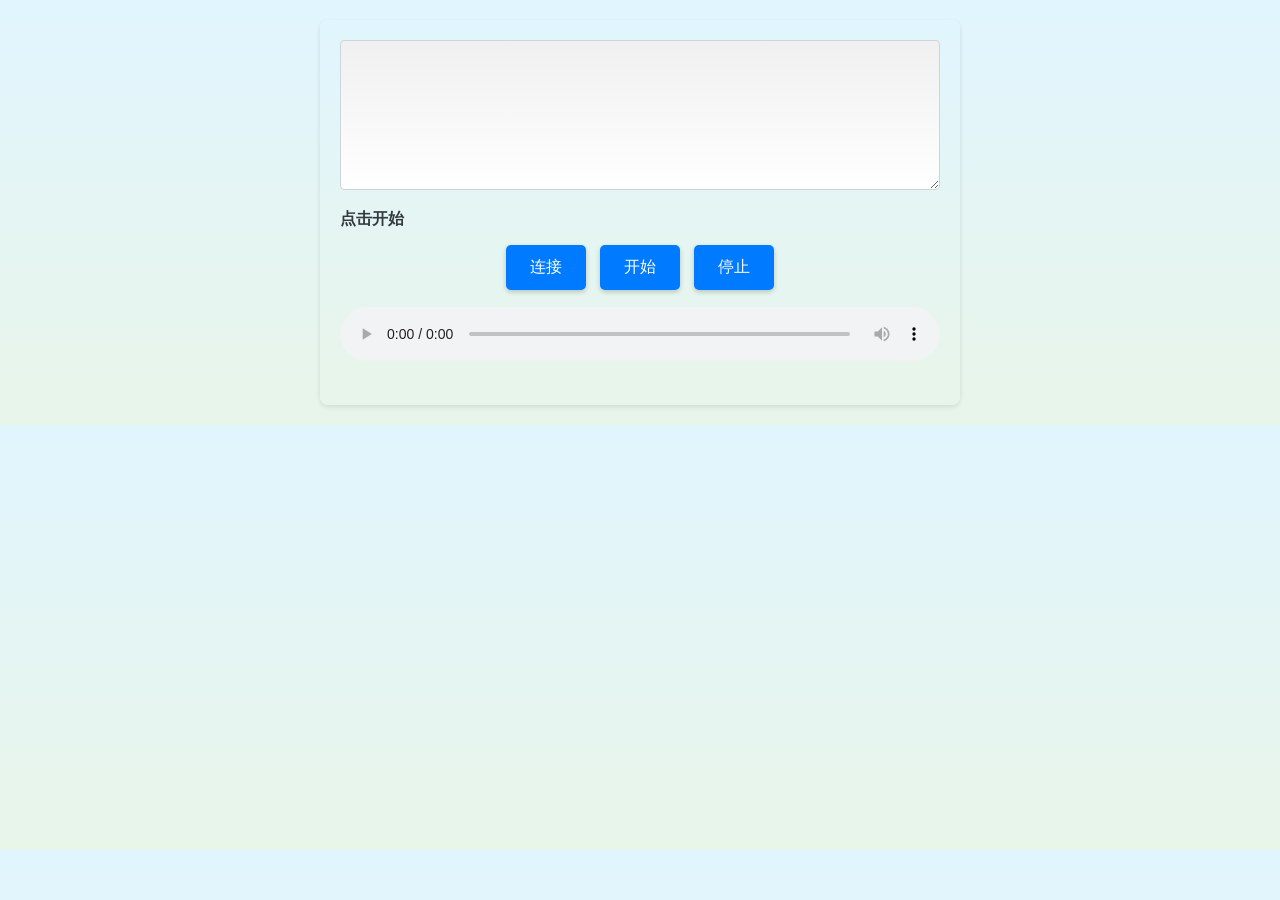
==== asr/index.html @ a72571eb "first commit" ====
<!DOCTYPE html>
<html>
<head>
    <meta charset="utf-8" />
    <meta name="viewport" content="width=device-width,initial-scale=1" />
    <title>语音识别</title>
    <link rel="stylesheet" href="../style.css">
    <style>
        body {
            margin-left: 0;
            padding: 20px;
            background-image: linear-gradient(to bottom, #e1f5fe, #e8f5e9);
        }

        .div_class_topArea {
            max-width: 600px;
            margin: 0 auto;
            /* 使用线性渐变作为背景 */
            background-image: linear-gradient(to bottom, #e1f5fe, #e8f5e9);
            padding: 20px;
            border-radius: 8px;
            box-shadow: 0 2px 5px rgba(0, 0, 0, 0.1);
        }

        .div_class_recordControl {
            margin-bottom: 20px;
        }

        #wssip {
            margin-bottom: 10px;
        }

        #info_wslink {
            color: #007bff;
            text-decoration: none;
            cursor: pointer;
        }

        #info_wslink:hover {
            text-decoration: underline;
        }

        .recoder_mode_div,
        #mic_mode_div,
        #rec_mode_div,
        #use_itn_div {
            border: 1px solid #ccc;
            padding: 10px;
            margin-bottom: 10px;
            border-radius: 5px;
        }

        textarea#varHot {
            height: 80px;
            resize: vertical;
        }

        textarea#varArea {
            height: 150px;
            resize: vertical;
            /* 这里设置了一个从浅灰色到白色的线性渐变，方向是从上到下 */
            background-image: linear-gradient(to bottom, #f0f0f0, #ffffff); 
        }

        #info_div {
            margin-bottom: 10px;
            font-weight: bold;
        }

        .div_class_buttons {
            text-align: center;
        }

        .div_class_buttons button {
            margin: 5px;
        }

        audio#audio_record {
            margin-top: 12px;
            width: 100%;
        }

        /* 新增的样式 */
        .radio-group {
            display: flex;
            align-items: center;
        }

        .radio-group label {
            margin-right: 15px;
        }

        .radio-group input[type="radio"] {
            margin-right: 5px;
        }
        
    </style>
</head>
<body>

<div class="div_class_topArea">
    <div class="div_class_recordControl">
        <!-- <h3>ASR配置</h3> -->
        <!-- <p>ASR服务器地址 (必填):</p> -->
        <input id="wssip" type="text" onchange="addresschange()" value="wss://www.funasr.com:10096/" style="display: none;" >
        <a id="wsslink" href="#" style="display: none;" onclick="window.open('https://127.0.0.1:10095/', '_blank')"><div id="info_wslink">点击此处手动授权 wss://127.0.0.1:10095/</div></a>

        <div class="recoder_mode_div" style="display: none;">
            <!-- <p>选择录音模式:</p> -->
            <div class="radio-group" >
                <label><input name="recoder_mode" onclick="on_recoder_mode_change()" type="radio" value="mic" checked/>麦克风</label>
                <label><input name="recoder_mode" onclick="on_recoder_mode_change()" type="radio" value="file" />文件</label>
            </div>
        </div>

        <div id="mic_mode_div" style="display: none;">
            <p>选择ASR模型模式:</p>
            <div class="radio-group">
                <label><input name="asr_mode" type="radio" value="2pass" checked/>2pass</label>
                <label><input name="asr_mode" type="radio" value="online" />Online</label>
                <label><input name="asr_mode" type="radio" value="offline" />Offline</label>
            </div>
        </div>

        <div id="rec_mode_div" style="display:none;">
            <input type="file" id="upfile">
        </div>

        <div id="use_itn_div" style="display: none;">
            <p>反向文本归一化 (ITN):</p>
            <div class="radio-group">
                <label><input name="use_itn" type="radio" value="false" checked/>否</label>
                <label><input name="use_itn" type="radio" value="true" />是</label>
            </div>
        </div>

        <div style="display: none;">
            <p>热词 (每行一个关键词，空格分隔权重，例如 "阿里巴巴 20"):</p>
            <textarea id="varHot" rows="3">阿里巴巴 20
hello world 40</textarea>
        </div>

        <!-- <p>语音识别结果:</p> -->
        <textarea id="varArea" readonly></textarea>

        <div id="info_div">点击开始</div>

        <div class="div_class_buttons">
            <button id="btnConnect">连接</button>
            <button id="btnStart">开始</button>
            <button id="btnStop">停止</button>
        </div>

        <audio id="audio_record" type="audio/wav" controls></audio>
    </div>
</div>

<script src="recorder-core.js" charset="UTF-8"></script>
<script src="wav.js" charset="UTF-8"></script>
<script src="pcm.js" charset="UTF-8"></script>
<script src="wsconnecter.js" charset="utf-8"></script>
<script src="main.js" charset="utf-8"></script>
</body>
</html>
---- style.css ----
/* 通用样式 */
body {
    font-family: 'Segoe UI', Tahoma, Geneva, Verdana, sans-serif;
    margin: 0;
    padding: 20px;
    background-color: #f8f9fa;
    color: #343a40;
}

h1, h2, h3 {
    color: #007bff;
    margin-bottom: 20px;
}

p {
    line-height: 1.6;
}

button {
    background-color: #007bff;
    color: white;
    padding: 12px 24px;
    border: none;
    border-radius: 5px;
    cursor: pointer;
    transition: background-color 0.3s ease;
    font-size: 16px;
    box-shadow: 0 2px 5px rgba(0, 0, 0, 0.2);
}

button:hover {
    background-color: #0056b3;
}

button:disabled {
    background-color: #ccc;
    cursor: not-allowed;
    box-shadow: none;
}

input[type="text"],
textarea,
input[type="file"] {
    padding: 10px;
    border: 1px solid #ced4da;
    border-radius: 4px;
    font-size: 16px;
    width: 100%;
    box-sizing: border-box;
    margin-bottom: 15px;
}

label {
    margin-right: 15px;
    font-weight: bold;
}

.container {
    max-width: 960px;
    margin: 0 auto;
    padding: 20px;
}

.form-group {
    margin-bottom: 20px;
}

/* Flexbox 布局示例 */
.flex-row {
    display: flex;
    flex-direction: row;
    align-items: center;
}

.flex-column {
    display: flex;
    flex-direction: column;
}

/* 其他辅助类 */
.mb-3 {
    margin-bottom: 15px;
}

/* 颜色方案 */
.primary {
    color: #007bff;
}

/*阴影效果*/
.shadow {
    box-shadow: 0 2px 5px rgba(0, 0, 0, 0.1);
}

/*过渡效果*/
.transition {
    transition: all 0.3s ease;
}

/*圆角*/
.rounded {
    border-radius: 5px;
}
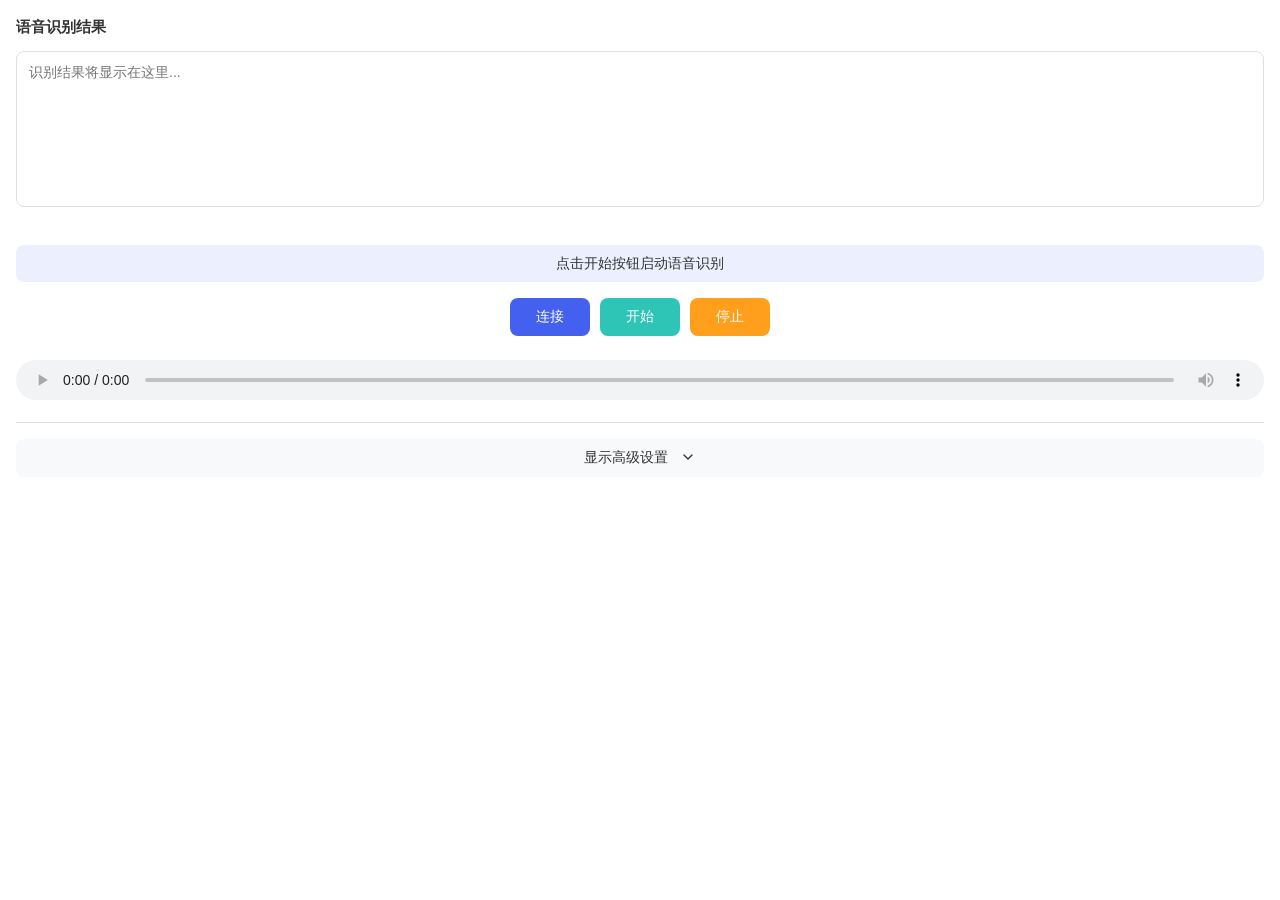
==== commit 704edab3: "重构 UI 愚人数字人 realszr2.0" ====
--- a/asr/index.html
+++ b/asr/index.html
@@ -4,155 +4,386 @@
     <meta charset="utf-8" />
     <meta name="viewport" content="width=device-width,initial-scale=1" />
     <title>语音识别</title>
-    <link rel="stylesheet" href="../style.css">
     <style>
+        :root {
+            --primary-color: #4361ee;
+            --primary-hover: #3a56d4;
+            --secondary-color: #f72585;
+            --text-primary: #333;
+            --text-secondary: #666;
+            --background-light: #ffffff;
+            --background-dark: #f8f9fa;
+            --border-color: #e0e0e0;
+            --success-color: #2ec4b6;
+            --warning-color: #ff9f1c;
+            --box-shadow: 0 4px 12px rgba(0, 0, 0, 0.08);
+            --border-radius: 12px;
+            --transition: all 0.3s ease;
+        }
+
         body {
-            margin-left: 0;
-            padding: 20px;
-            background-image: linear-gradient(to bottom, #e1f5fe, #e8f5e9);
-        }
-
-        .div_class_topArea {
-            max-width: 600px;
-            margin: 0 auto;
-            /* 使用线性渐变作为背景 */
-            background-image: linear-gradient(to bottom, #e1f5fe, #e8f5e9);
-            padding: 20px;
-            border-radius: 8px;
-            box-shadow: 0 2px 5px rgba(0, 0, 0, 0.1);
-        }
-
-        .div_class_recordControl {
-            margin-bottom: 20px;
-        }
-
-        #wssip {
-            margin-bottom: 10px;
-        }
-
-        #info_wslink {
-            color: #007bff;
-            text-decoration: none;
+            font-family: 'Inter', -apple-system, BlinkMacSystemFont, 'Segoe UI', Roboto, Oxygen, Ubuntu, Cantarell, sans-serif;
+            margin: 0;
+            padding: 16px;
+            background: transparent;
+            color: var(--text-primary);
+            font-size: 14px;
+            line-height: 1.5;
+        }
+
+        .asr-container {
+            width: 100%;
+            border-radius: var(--border-radius);
+            /*overflow: hidden;*/
+        }
+
+        .control-section {
+            margin-bottom: 16px;
+            margin-right: 26px;
+        }
+
+        .hidden {
+            display: none;
+        }
+
+        /* 输入框样式 */
+        input[type="text"] {
+            width: 100%;
+            padding: 10px;
+            border: 1px solid var(--border-color);
+            border-radius: 8px;
+            box-sizing: border-box;
+            font-size: 14px;
+            transition: var(--transition);
+        }
+
+        input[type="text"]:focus {
+            outline: none;
+            border-color: var(--primary-color);
+            box-shadow: 0 0 0 3px rgba(67, 97, 238, 0.15);
+        }
+
+        /* 结果显示区域样式 */
+        #varArea {
+            width: 100%;
+            height: 130px;
+            padding: 12px;
+            margin-bottom: 16px;
+            border: 1px solid var(--border-color);
+            border-radius: 8px;
+            resize: none;
+            font-family: inherit;
+            font-size: 14px;
+            background-color: var(--background-light);
+            transition: var(--transition);
+        }
+
+        #varArea:focus {
+            outline: none;
+            border-color: var(--primary-color);
+            box-shadow: 0 0 0 3px rgba(67, 97, 238, 0.15);
+        }
+
+        /* 状态提示 */
+        #info_div {
+            margin-bottom: 16px;
+            font-weight: 500;
+            color: var(--text-primary);
+            text-align: center;
+            padding: 8px;
+            border-radius: 8px;
+            background-color: rgba(67, 97, 238, 0.1);
+        }
+
+        /* 按钮区域 */
+        .button-group {
+            display: flex;
+            justify-content: center;
+            gap: 10px;
+            margin-bottom: 16px;
+        }
+
+        button {
+            padding: 10px 16px;
+            background-color: var(--primary-color);
+            color: white;
+            border: none;
+            border-radius: 8px;
             cursor: pointer;
-        }
-
-        #info_wslink:hover {
-            text-decoration: underline;
-        }
-
-        .recoder_mode_div,
-        #mic_mode_div,
-        #rec_mode_div,
-        #use_itn_div {
-            border: 1px solid #ccc;
-            padding: 10px;
-            margin-bottom: 10px;
-            border-radius: 5px;
-        }
-
-        textarea#varHot {
-            height: 80px;
-            resize: vertical;
-        }
-
-        textarea#varArea {
-            height: 150px;
-            resize: vertical;
-            /* 这里设置了一个从浅灰色到白色的线性渐变，方向是从上到下 */
-            background-image: linear-gradient(to bottom, #f0f0f0, #ffffff); 
-        }
-
-        #info_div {
-            margin-bottom: 10px;
-            font-weight: bold;
-        }
-
-        .div_class_buttons {
-            text-align: center;
-        }
-
-        .div_class_buttons button {
-            margin: 5px;
-        }
-
-        audio#audio_record {
-            margin-top: 12px;
-            width: 100%;
-        }
-
-        /* 新增的样式 */
+            font-size: 14px;
+            font-weight: 500;
+            transition: var(--transition);
+            min-width: 80px;
+        }
+
+        button:hover {
+            background-color: var(--primary-hover);
+            transform: translateY(-1px);
+        }
+
+        button:active {
+            transform: translateY(0);
+        }
+
+        button:disabled {
+            background-color: #cccccc;
+            cursor: not-allowed;
+            transform: none;
+        }
+
+        #btnStart {
+            background-color: var(--success-color);
+        }
+
+        #btnStart:hover {
+            background-color: #25b0a3;
+        }
+
+        #btnStop {
+            background-color: var(--warning-color);
+        }
+
+        #btnStop:hover {
+            background-color: #f59000;
+        }
+
+        /* 音频播放器 */
+        audio {
+            width: 100%;
+            height: 40px;
+            border-radius: 8px;
+            margin-top: 8px;
+        }
+
+        /* 单选按钮组样式 */
         .radio-group {
             display: flex;
+            flex-wrap: wrap;
+            gap: 16px;
+            margin-bottom: 16px;
+        }
+
+        .radio-option {
+            display: flex;
             align-items: center;
-        }
-
-        .radio-group label {
-            margin-right: 15px;
-        }
-
-        .radio-group input[type="radio"] {
-            margin-right: 5px;
-        }
-        
+            cursor: pointer;
+        }
+
+        .radio-option input[type="radio"] {
+            appearance: none;
+            -webkit-appearance: none;
+            width: 18px;
+            height: 18px;
+            border: 2px solid var(--border-color);
+            border-radius: 50%;
+            margin-right: 8px;
+            display: grid;
+            place-content: center;
+            transition: var(--transition);
+        }
+
+        .radio-option input[type="radio"]::before {
+            content: "";
+            width: 10px;
+            height: 10px;
+            border-radius: 50%;
+            background-color: var(--primary-color);
+            transform: scale(0);
+            transition: var(--transition);
+        }
+
+        .radio-option input[type="radio"]:checked {
+            border-color: var(--primary-color);
+        }
+
+        .radio-option input[type="radio"]:checked::before {
+            transform: scale(1);
+        }
+
+        .radio-option label {
+            font-size: 14px;
+            color: var(--text-primary);
+            cursor: pointer;
+        }
+
+        /* 文件上传样式 */
+        .file-upload {
+            position: relative;
+            overflow: hidden;
+            display: inline-block;
+            width: 100%;
+        }
+
+        .file-upload-label {
+            display: block;
+            padding: 10px 16px;
+            background-color: var(--background-dark);
+            color: var(--text-primary);
+            border: 1px dashed var(--border-color);
+            border-radius: 8px;
+            cursor: pointer;
+            text-align: center;
+            transition: var(--transition);
+        }
+
+        .file-upload-label:hover {
+            background-color: #f0f0f0;
+        }
+
+        .file-upload input[type="file"] {
+            font-size: 100px;
+            opacity: 0;
+            position: absolute;
+            right: 0;
+            top: 0;
+            cursor: pointer;
+        }
+
+        /* 热词输入框 */
+        #varHot {
+            width: 100%;
+            height: 80px;
+            padding: 12px;
+            border: 1px solid var(--border-color);
+            border-radius: 8px;
+            resize: vertical;
+            font-family: inherit;
+            font-size: 14px;
+            transition: var(--transition);
+        }
+
+        #varHot:focus {
+            outline: none;
+            border-color: var(--primary-color);
+            box-shadow: 0 0 0 3px rgba(67, 97, 238, 0.15);
+        }
+
+        /* 分割线 */
+        .divider {
+            height: 1px;
+            background-color: var(--border-color);
+            margin: 16px 0;
+        }
+
+        /* 标题样式 */
+        h4 {
+            margin: 0 0 12px 0;
+            color: var(--text-primary);
+            font-weight: 600;
+            font-size: 15px;
+        }
     </style>
 </head>
 <body>
-
-<div class="div_class_topArea">
-    <div class="div_class_recordControl">
-        <!-- <h3>ASR配置</h3> -->
-        <!-- <p>ASR服务器地址 (必填):</p> -->
-        <input id="wssip" type="text" onchange="addresschange()" value="wss://www.funasr.com:10096/" style="display: none;" >
-        <a id="wsslink" href="#" style="display: none;" onclick="window.open('https://127.0.0.1:10095/', '_blank')"><div id="info_wslink">点击此处手动授权 wss://127.0.0.1:10095/</div></a>
-
-        <div class="recoder_mode_div" style="display: none;">
-            <!-- <p>选择录音模式:</p> -->
-            <div class="radio-group" >
-                <label><input name="recoder_mode" onclick="on_recoder_mode_change()" type="radio" value="mic" checked/>麦克风</label>
-                <label><input name="recoder_mode" onclick="on_recoder_mode_change()" type="radio" value="file" />文件</label>
+<div class="asr-container">
+    <!-- 隐藏的配置项 -->
+    <input id="wssip" type="text" onchange="addresschange()" value="wss://www.funasr.com:10096/" class="hidden">
+    <a id="wsslink" href="#" class="hidden" onclick="window.open('https://127.0.0.1:10095/', '_blank')">
+        <div id="info_wslink">点击此处手动授权 wss://127.0.0.1:10095/</div>
+    </a>
+
+    <div class="recoder_mode_div hidden">
+        <div class="radio-group">
+            <div class="radio-option">
+                <input name="recoder_mode" onclick="on_recoder_mode_change()" type="radio" value="mic" checked id="mic-radio">
+                <label for="mic-radio">麦克风</label>
+            </div>
+            <div class="radio-option">
+                <input name="recoder_mode" onclick="on_recoder_mode_change()" type="radio" value="file" id="file-radio">
+                <label for="file-radio">文件</label>
             </div>
         </div>
-
-        <div id="mic_mode_div" style="display: none;">
-            <p>选择ASR模型模式:</p>
+    </div>
+
+    <!-- 结果区域 -->
+    <div class="control-section">
+        <h4>语音识别结果</h4>
+        <textarea id="varArea" readonly placeholder="识别结果将显示在这里..."></textarea>
+    </div>
+
+    <!-- 状态提示 -->
+    <div id="info_div">点击开始按钮启动语音识别</div>
+
+    <!-- 按钮区域 -->
+    <div class="button-group">
+        <button id="btnConnect">连接</button>
+        <button id="btnStart">开始</button>
+        <button id="btnStop" disabled>停止</button>
+    </div>
+
+    <!-- 音频播放器 -->
+    <audio id="audio_record" type="audio/wav" controls></audio>
+
+    <!-- 高级设置区域 -->
+    <div class="divider"></div>
+
+    <div id="advanced-settings" class="hidden">
+        <!-- ASR模型选择 -->
+        <div id="mic_mode_div" class="control-section">
+            <h4>选择ASR模型模式</h4>
             <div class="radio-group">
-                <label><input name="asr_mode" type="radio" value="2pass" checked/>2pass</label>
-                <label><input name="asr_mode" type="radio" value="online" />Online</label>
-                <label><input name="asr_mode" type="radio" value="offline" />Offline</label>
+                <div class="radio-option">
+                    <input name="asr_mode" type="radio" value="2pass" id="2pass-radio" checked>
+                    <label for="2pass-radio">2pass</label>
+                </div>
+                <div class="radio-option">
+                    <input name="asr_mode" type="radio" value="online" id="online-radio">
+                    <label for="online-radio">Online</label>
+                </div>
+                <div class="radio-option">
+                    <input name="asr_mode" type="radio" value="offline" id="offline-radio">
+                    <label for="offline-radio">Offline</label>
+                </div>
             </div>
         </div>
 
-        <div id="rec_mode_div" style="display:none;">
-            <input type="file" id="upfile">
-        </div>
-
-        <div id="use_itn_div" style="display: none;">
-            <p>反向文本归一化 (ITN):</p>
-            <div class="radio-group">
-                <label><input name="use_itn" type="radio" value="false" checked/>否</label>
-                <label><input name="use_itn" type="radio" value="true" />是</label>
+        <!-- 文件上传 -->
+        <div id="rec_mode_div" class="control-section hidden">
+            <h4>选择音频文件</h4>
+            <div class="file-upload">
+                <label for="upfile" class="file-upload-label">
+                    <svg xmlns="http://www.w3.org/2000/svg" width="16" height="16" viewBox="0 0 24 24" fill="none" stroke="currentColor" stroke-width="2" stroke-linecap="round" stroke-linejoin="round" style="margin-right: 8px; vertical-align: text-bottom;">
+                        <path d="M21 15v4a2 2 0 0 1-2 2H5a2 2 0 0 1-2-2v-4"/>
+                        <polyline points="17 8 12 3 7 8"/>
+                        <line x1="12" y1="3" x2="12" y2="15"/>
+                    </svg>
+                    选择音频文件
+                </label>
+                <input type="file" id="upfile" accept="audio/*">
             </div>
         </div>
 
-        <div style="display: none;">
-            <p>热词 (每行一个关键词，空格分隔权重，例如 "阿里巴巴 20"):</p>
+        <!-- ITN选项 -->
+        <div id="use_itn_div" class="control-section">
+            <h4>反向文本归一化 (ITN)</h4>
+            <div class="radio-group">
+                <div class="radio-option">
+                    <input name="use_itn" type="radio" value="false" id="itn-false" checked>
+                    <label for="itn-false">否</label>
+                </div>
+                <div class="radio-option">
+                    <input name="use_itn" type="radio" value="true" id="itn-true">
+                    <label for="itn-true">是</label>
+                </div>
+            </div>
+        </div>
+
+        <!-- 热词 -->
+        <div class="control-section hidden">
+            <h4>热词设置</h4>
+            <p style="margin: 0 0 8px 0; color: var(--text-secondary); font-size: 13px;">每行一个关键词，空格分隔权重，例如 "阿里巴巴 20"</p>
             <textarea id="varHot" rows="3">阿里巴巴 20
 hello world 40</textarea>
         </div>
-
-        <!-- <p>语音识别结果:</p> -->
-        <textarea id="varArea" readonly></textarea>
-
-        <div id="info_div">点击开始</div>
-
-        <div class="div_class_buttons">
-            <button id="btnConnect">连接</button>
-            <button id="btnStart">开始</button>
-            <button id="btnStop">停止</button>
-        </div>
-
-        <audio id="audio_record" type="audio/wav" controls></audio>
     </div>
+
+    <!-- 显示/隐藏高级设置按钮 -->
+    <button id="toggle-advanced" style="width: 100%; background-color: var(--background-dark); color: var(--text-primary);">
+        显示高级设置
+        <svg xmlns="http://www.w3.org/2000/svg" width="16" height="16" viewBox="0 0 24 24" fill="none" stroke="currentColor" stroke-width="2" stroke-linecap="round" stroke-linejoin="round" style="margin-left: 8px; vertical-align: text-bottom;">
+            <polyline points="6 9 12 15 18 9"></polyline>
+        </svg>
+    </button>
 </div>
 
 <script src="recorder-core.js" charset="UTF-8"></script>
@@ -160,5 +391,47 @@
 <script src="pcm.js" charset="UTF-8"></script>
 <script src="wsconnecter.js" charset="utf-8"></script>
 <script src="main.js" charset="utf-8"></script>
+<script>
+    // 高级设置切换
+    document.getElementById('toggle-advanced').addEventListener('click', function() {
+        const advancedSettings = document.getElementById('advanced-settings');
+        const isHidden = advancedSettings.classList.contains('hidden');
+
+        if (isHidden) {
+            advancedSettings.classList.remove('hidden');
+            this.innerHTML = `
+                    隐藏高级设置
+                    <svg xmlns="http://www.w3.org/2000/svg" width="16" height="16" viewBox="0 0 24 24" fill="none" stroke="currentColor" stroke-width="2" stroke-linecap="round" stroke-linejoin="round" style="margin-left: 8px; vertical-align: text-bottom;">
+                        <polyline points="18 15 12 9 6 15"></polyline>
+                    </svg>
+                `;
+        } else {
+            advancedSettings.classList.add('hidden');
+            this.innerHTML = `
+                    显示高级设置
+                    <svg xmlns="http://www.w3.org/2000/svg" width="16" height="16" viewBox="0 0 24 24" fill="none" stroke="currentColor" stroke-width="2" stroke-linecap="round" stroke-linejoin="round" style="margin-left: 8px; vertical-align: text-bottom;">
+                        <polyline points="6 9 12 15 18 9"></polyline>
+                    </svg>
+                `;
+        }
+    });
+
+    // 初始化按钮状态
+    document.addEventListener('DOMContentLoaded', function() {
+        const btnStop = document.getElementById('btnStop');
+        btnStop.disabled = true;
+
+        // 针对按钮状态的事件监听
+        document.getElementById('btnStart').addEventListener('click', function() {
+            this.disabled = true;
+            btnStop.disabled = false;
+        });
+
+        document.getElementById('btnStop').addEventListener('click', function() {
+            this.disabled = true;
+            document.getElementById('btnStart').disabled = false;
+        });
+    });
+</script>
 </body>
 </html>
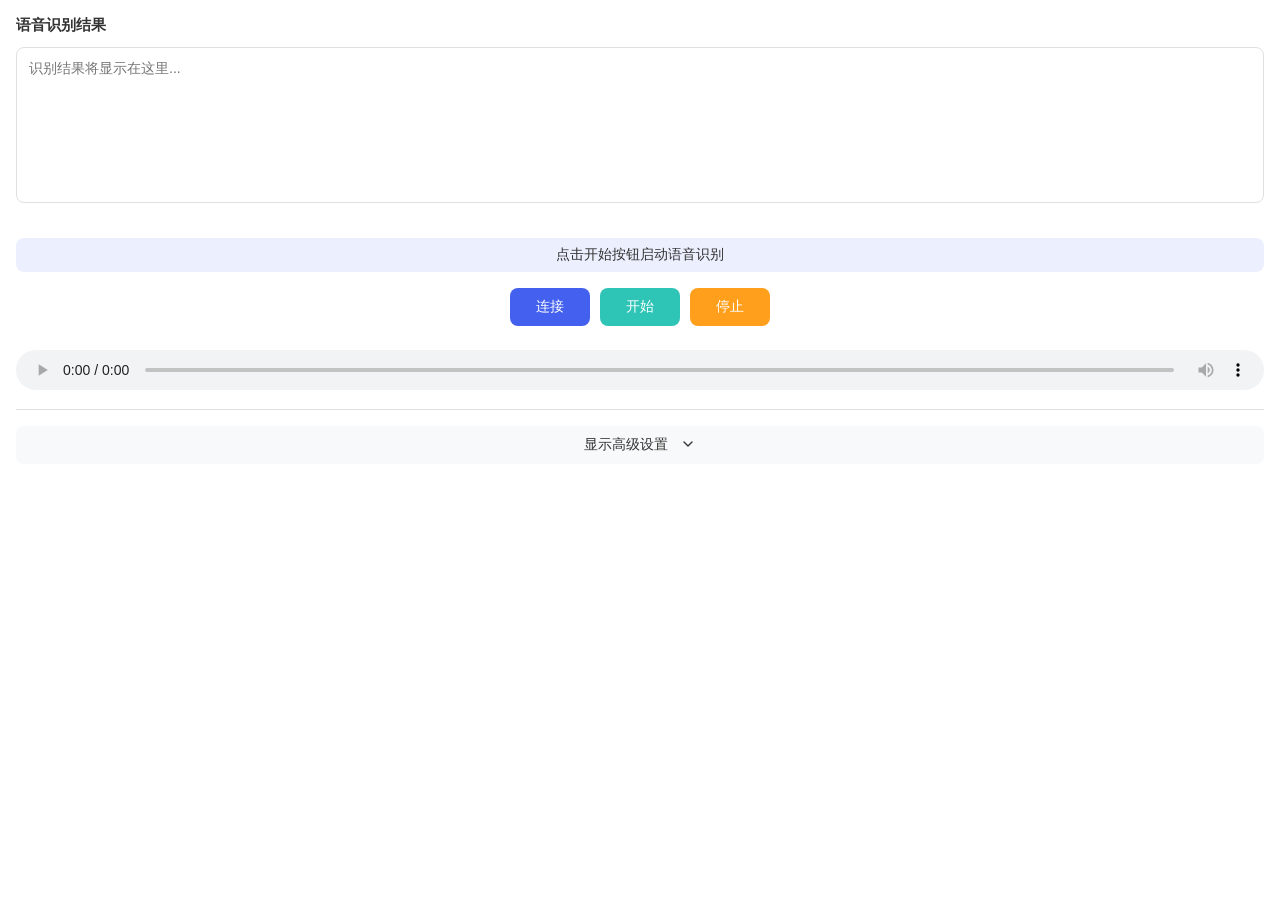
==== commit 5cf9921c: "重构 RGB 抠图方式为 HSV 抠图方式" ====
--- a/asr/index.html
+++ b/asr/index.html
@@ -28,7 +28,7 @@
             background: transparent;
             color: var(--text-primary);
             font-size: 14px;
-            line-height: 1.5;
+            /*line-height: 1.5;*/
         }
 
         .asr-container {
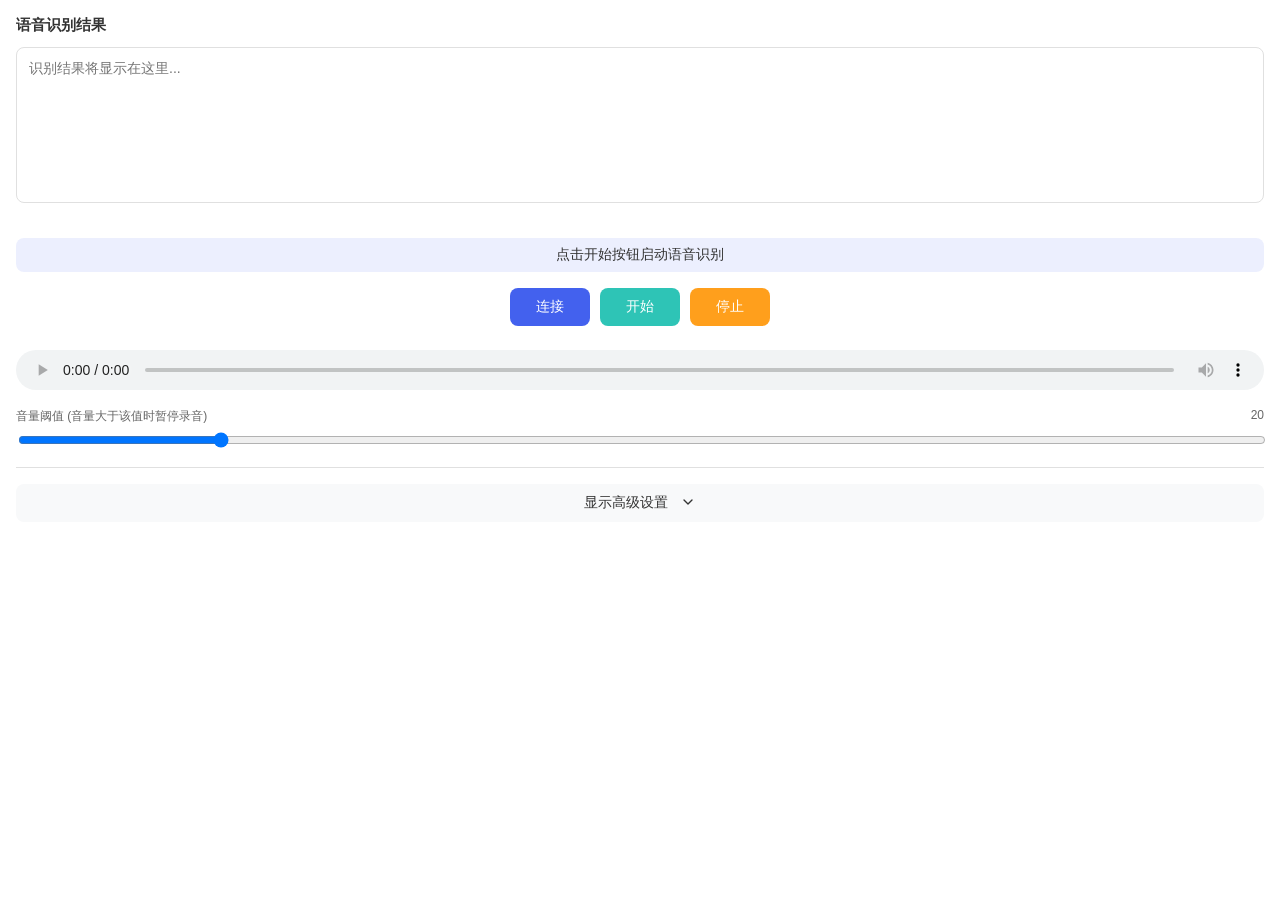
==== commit d1dab5e3: "完成语音对话时候的播放声音达到一定值时，对麦克风进行限制" ====
--- a/asr/index.html
+++ b/asr/index.html
@@ -278,8 +278,8 @@
 <div class="asr-container">
     <!-- 隐藏的配置项 -->
     <input id="wssip" type="text" onchange="addresschange()" value="wss://www.funasr.com:10096/" class="hidden">
-    <a id="wsslink" href="#" class="hidden" onclick="window.open('https://127.0.0.1:10095/', '_blank')">
-        <div id="info_wslink">点击此处手动授权 wss://127.0.0.1:10095/</div>
+    <a id="wsslink" href="#" class="hidden" onclick="window.open('https://192.168.3.100:10095/', '_blank')">
+        <div id="info_wslink">点击此处手动授权 wss://192.168.3.100:10095/</div>
     </a>
 
     <div class="recoder_mode_div hidden">
@@ -313,6 +313,31 @@
 
     <!-- 音频播放器 -->
     <audio id="audio_record" type="audio/wav" controls></audio>
+
+    <!-- 音量相关控件 -->
+    <div class="volume-controls" style="margin-top: 15px;">
+        <!-- 播放音量指示器 -->
+        <!-- <div style="margin-bottom: 10px;">
+            <div style="font-size:12px;color:#666;margin-bottom:5px;">播放音量</div>
+            <div id="audio-volume-indicator" style="background:#f0f0f0;border-radius:4px;height:6px;width:100%;overflow:hidden;">
+                <div id="audio-volume-bar" style="background:#2ec4b6;height:100%;width:0%;transition:width 0.1s;"></div>
+            </div>
+        </div> -->
+        
+        <!-- 音量阈值控制 -->
+        <div id="volume-threshold-control" style="margin-top: 15px;">
+            <div style="font-size:12px;color:#666;margin-bottom:5px;display:flex;justify-content:space-between;">
+                <span>音量阈值 (音量大于该值时暂停录音)</span>
+                <span id="threshold-value-display">20</span>
+            </div>
+            <input type="range" id="threshold-slider" min="5" max="100" step="1" value="20" style="width:100%;">
+        </div>
+        
+        <!-- 手动暂停/恢复按钮 -->
+        <!-- <div style="margin-top:15px;text-align:center;">
+            <button id="manual-pause-button" style="padding:8px 16px;background:#ff9f1c;color:white;border:none;border-radius:4px;cursor:pointer;">暂停识别</button>
+        </div> -->
+    </div>
 
     <!-- 高级设置区域 -->
     <div class="divider"></div>
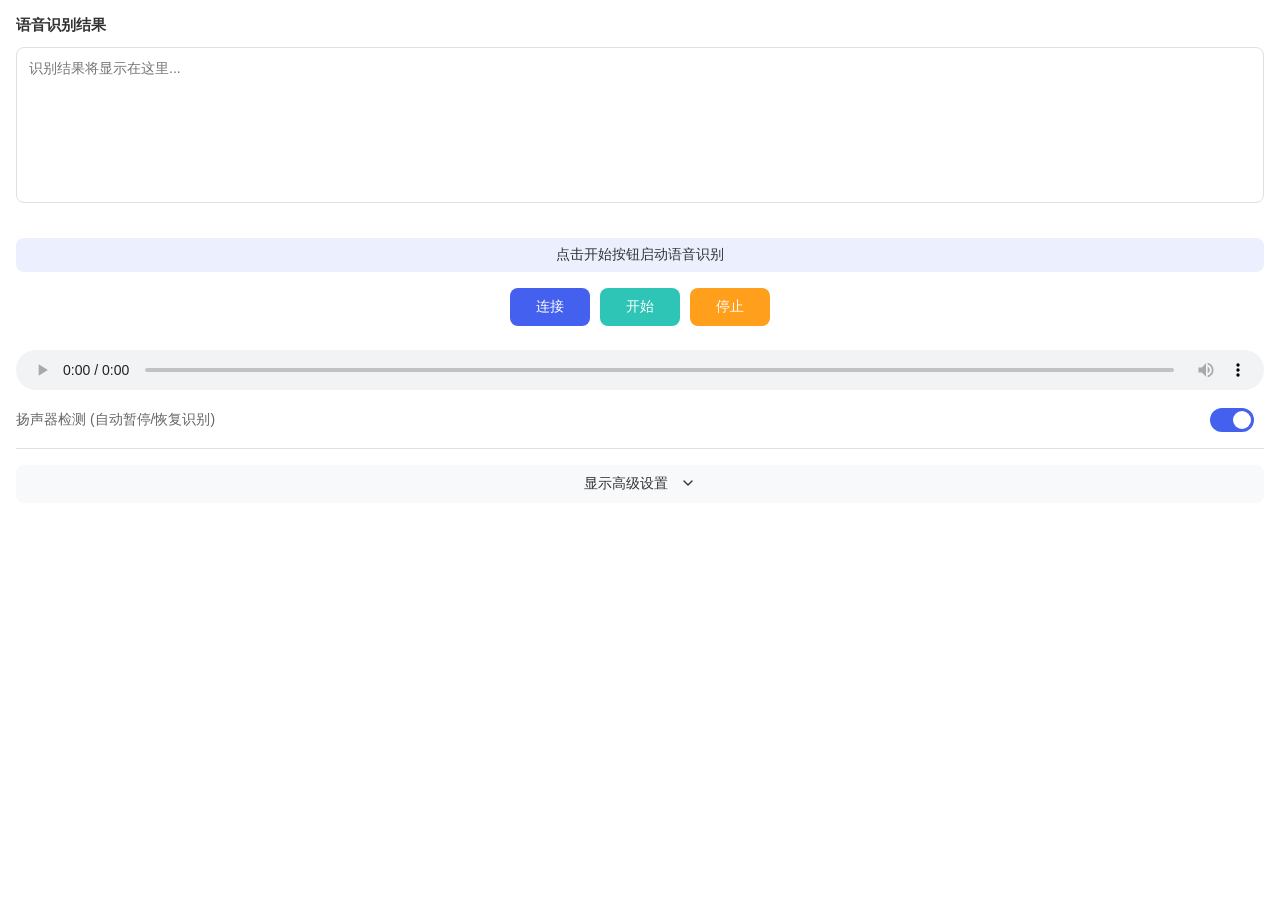
==== commit 5d26de36: "优化了语音识别停止问题" ====
--- a/asr/index.html
+++ b/asr/index.html
@@ -272,6 +272,67 @@
             font-weight: 600;
             font-size: 15px;
         }
+
+        /* 开关样式 */
+        .switch-container {
+            display: flex;
+            align-items: center;
+            margin-bottom: 16px;
+        }
+
+        .switch-container label {
+            margin: 0 10px 0 0;
+            cursor: pointer;
+        }
+
+        .switch {
+            position: relative;
+            display: inline-block;
+            width: 44px;
+            height: 24px;
+        }
+
+        .switch input {
+            opacity: 0;
+            width: 0;
+            height: 0;
+        }
+
+        .slider {
+            position: absolute;
+            cursor: pointer;
+            top: 0;
+            left: 0;
+            right: 0;
+            bottom: 0;
+            background-color: #ccc;
+            transition: .4s;
+            border-radius: 34px;
+        }
+
+        .slider:before {
+            position: absolute;
+            content: "";
+            height: 18px;
+            width: 18px;
+            left: 3px;
+            bottom: 3px;
+            background-color: white;
+            transition: .4s;
+            border-radius: 50%;
+        }
+
+        input:checked + .slider {
+            background-color: var(--primary-color);
+        }
+
+        input:focus + .slider {
+            box-shadow: 0 0 0 3px rgba(67, 97, 238, 0.15);
+        }
+
+        input:checked + .slider:before {
+            transform: translateX(20px);
+        }
     </style>
 </head>
 <body>
@@ -324,13 +385,18 @@
             </div>
         </div> -->
         
-        <!-- 音量阈值控制 -->
+        <!-- 音量阈值控制 - 改为开关 -->
         <div id="volume-threshold-control" style="margin-top: 15px;">
-            <div style="font-size:12px;color:#666;margin-bottom:5px;display:flex;justify-content:space-between;">
-                <span>音量阈值 (音量大于该值时暂停录音)</span>
-                <span id="threshold-value-display">20</span>
-            </div>
-            <input type="range" id="threshold-slider" min="5" max="100" step="1" value="20" style="width:100%;">
+            <div class="switch-container" style="justify-content: space-between;">
+                <label for="speaker-detection-toggle" style="margin: 0; font-size: 14px; color: var(--text-secondary);">扬声器检测 (自动暂停/恢复识别)</label>
+                <label class="switch">
+                    <input type="checkbox" id="speaker-detection-toggle" checked>
+                    <span class="slider"></span>
+                </label>
+            </div>
+            <!-- 隐藏的阈值显示，用于调试和保持兼容性 -->
+            <span id="threshold-value-display" style="display:none;">1</span>
+            <input type="range" id="threshold-slider" min="1" max="100" step="99" value="1" style="display:none;">
         </div>
         
         <!-- 手动暂停/恢复按钮 -->
@@ -415,7 +481,9 @@
 <script src="wav.js" charset="UTF-8"></script>
 <script src="pcm.js" charset="UTF-8"></script>
 <script src="wsconnecter.js" charset="utf-8"></script>
+<script src="ws-bridge.js" charset="utf-8"></script>
 <script src="main.js" charset="utf-8"></script>
+<!--<script src="../client.js"></script>-->
 <script>
     // 高级设置切换
     document.getElementById('toggle-advanced').addEventListener('click', function() {
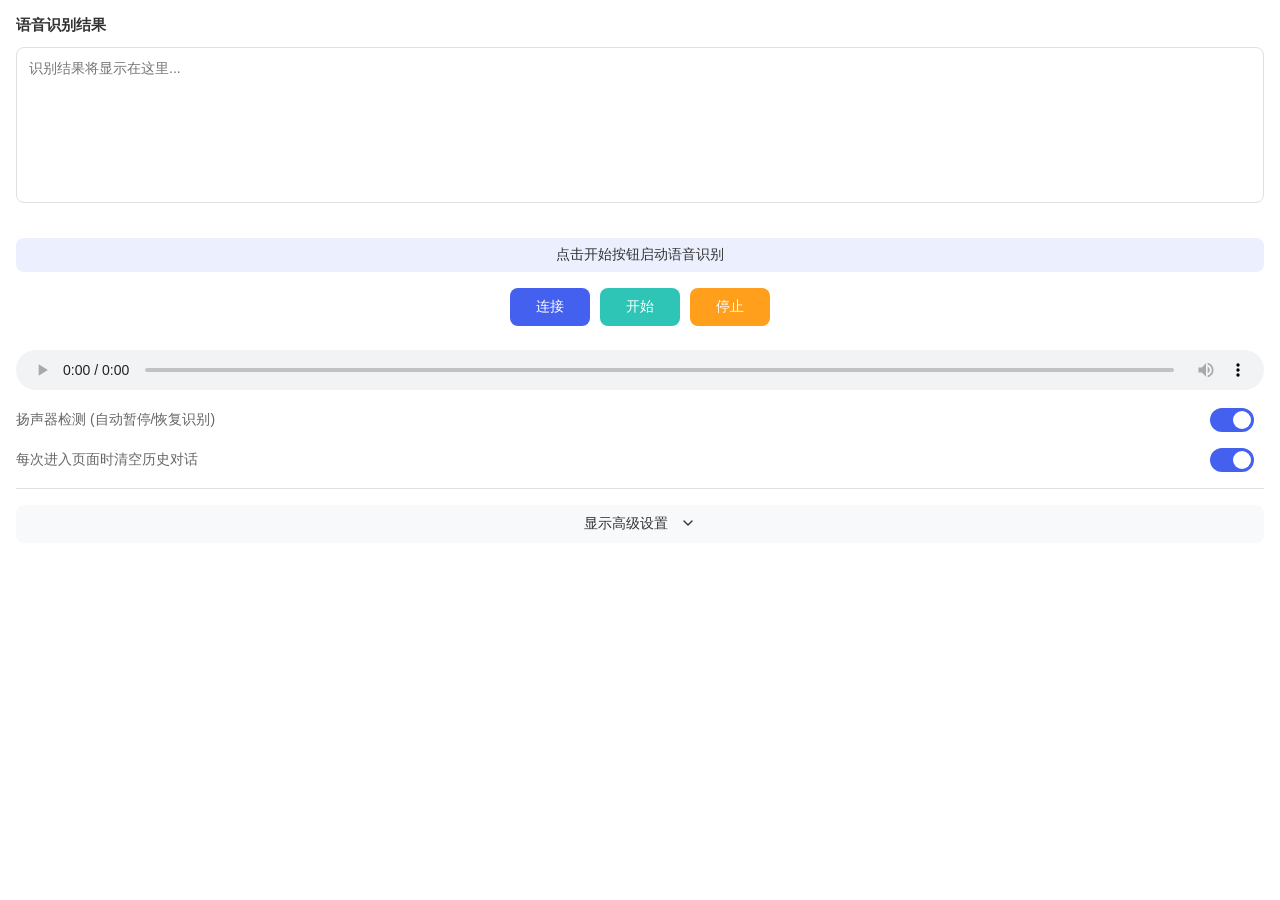
==== commit 7e6fad99: "实现组件消息，远程语音识别发送消息，达成遥控功能" ====
--- a/asr/index.html
+++ b/asr/index.html
@@ -4,6 +4,7 @@
     <meta charset="utf-8" />
     <meta name="viewport" content="width=device-width,initial-scale=1" />
     <title>语音识别</title>
+    <script src="ws-bridge.js"></script>
     <style>
         :root {
             --primary-color: #4361ee;
@@ -397,6 +398,17 @@
             <!-- 隐藏的阈值显示，用于调试和保持兼容性 -->
             <span id="threshold-value-display" style="display:none;">1</span>
             <input type="range" id="threshold-slider" min="1" max="100" step="99" value="1" style="display:none;">
+        </div>
+        
+        <!-- 清空历史记录选项 -->
+        <div id="clear-history-control" style="margin-top: 15px;">
+            <div class="switch-container" style="justify-content: space-between;">
+                <label for="clear-history-toggle" style="margin: 0; font-size: 14px; color: var(--text-secondary);">每次进入页面时清空历史对话</label>
+                <label class="switch">
+                    <input type="checkbox" id="clear-history-toggle" checked>
+                    <span class="slider"></span>
+                </label>
+            </div>
         </div>
         
         <!-- 手动暂停/恢复按钮 -->
@@ -481,7 +493,6 @@
 <script src="wav.js" charset="UTF-8"></script>
 <script src="pcm.js" charset="UTF-8"></script>
 <script src="wsconnecter.js" charset="utf-8"></script>
-<script src="ws-bridge.js" charset="utf-8"></script>
 <script src="main.js" charset="utf-8"></script>
 <!--<script src="../client.js"></script>-->
 <script>
@@ -524,6 +535,40 @@
             this.disabled = true;
             document.getElementById('btnStart').disabled = false;
         });
+        
+        // 处理清空历史记录选项
+        const clearHistoryToggle = document.getElementById('clear-history-toggle');
+        if (clearHistoryToggle) {
+            // 从localStorage加载保存的设置
+            try {
+                const savedSetting = localStorage.getItem('shouldClearHistoryOnLoad');
+                if (savedSetting !== null) {
+                    const shouldClear = savedSetting === 'true';
+                    clearHistoryToggle.checked = shouldClear;
+                    window.shouldClearHistoryOnLoad = shouldClear;
+                }
+            } catch (e) {
+                console.error('加载清空历史设置失败:', e);
+            }
+            
+            // 监听变化
+            clearHistoryToggle.addEventListener('change', function() {
+                const shouldClear = this.checked;
+                // 调用全局函数设置
+                if (window.setClearHistoryOnLoad) {
+                    window.setClearHistoryOnLoad(shouldClear);
+                } else {
+                    window.shouldClearHistoryOnLoad = shouldClear;
+                    try {
+                        localStorage.setItem('shouldClearHistoryOnLoad', shouldClear);
+                    } catch (e) {
+                        console.error('保存清空历史设置失败:', e);
+                    }
+                }
+                
+                console.log(`已设置页面加载时${shouldClear ? '清空' : '保留'}历史对话消息`);
+            });
+        }
     });
 </script>
 </body>
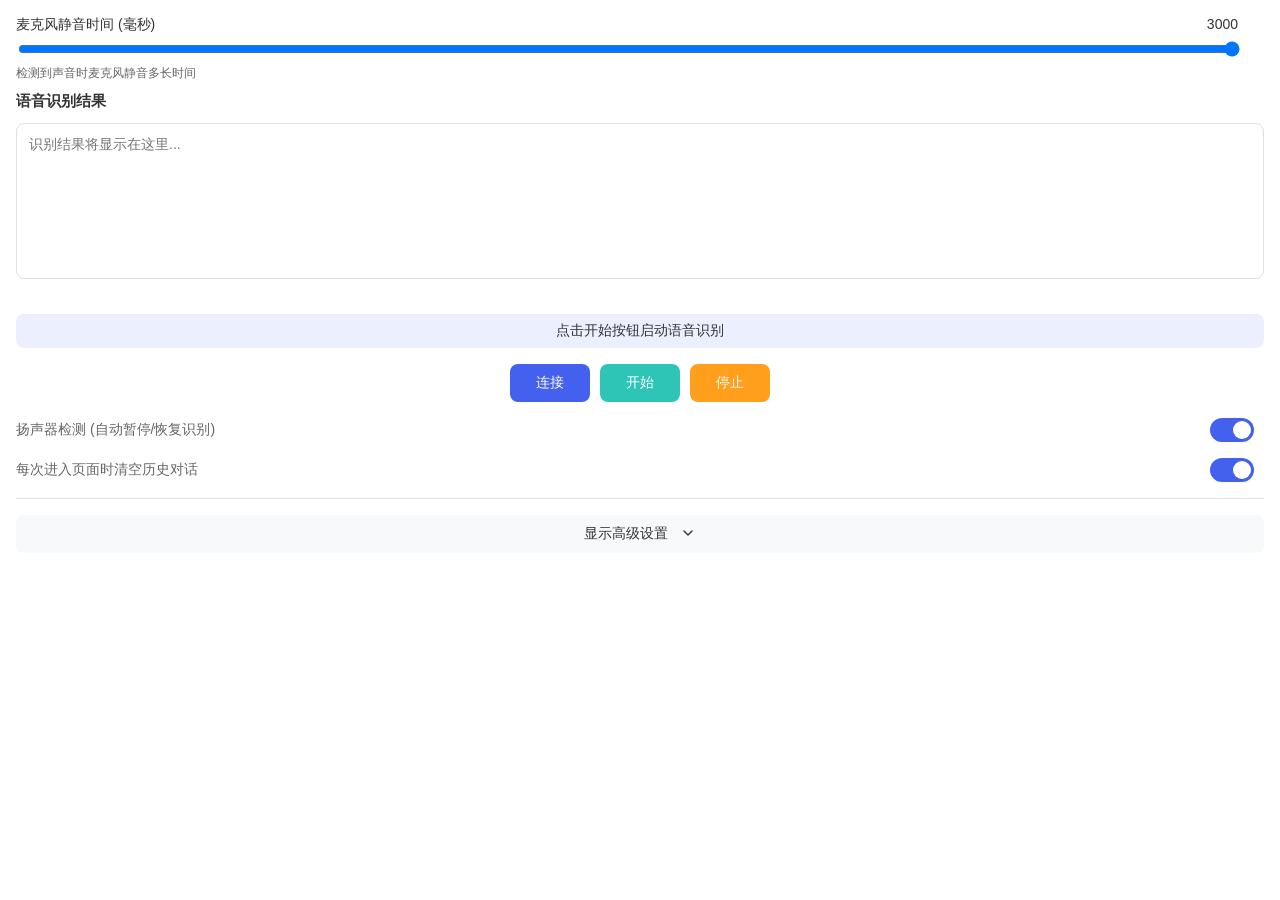
==== commit 40396456: "新增远程控制" ====
--- a/asr/index.html
+++ b/asr/index.html
@@ -374,7 +374,7 @@
     </div>
 
     <!-- 音频播放器 -->
-    <audio id="audio_record" type="audio/wav" controls></audio>
+    <audio id="audio_record" type="audio/wav" controls style="display: none;"></audio>
 
     <!-- 音量相关控件 -->
     <div class="volume-controls" style="margin-top: 15px;">
